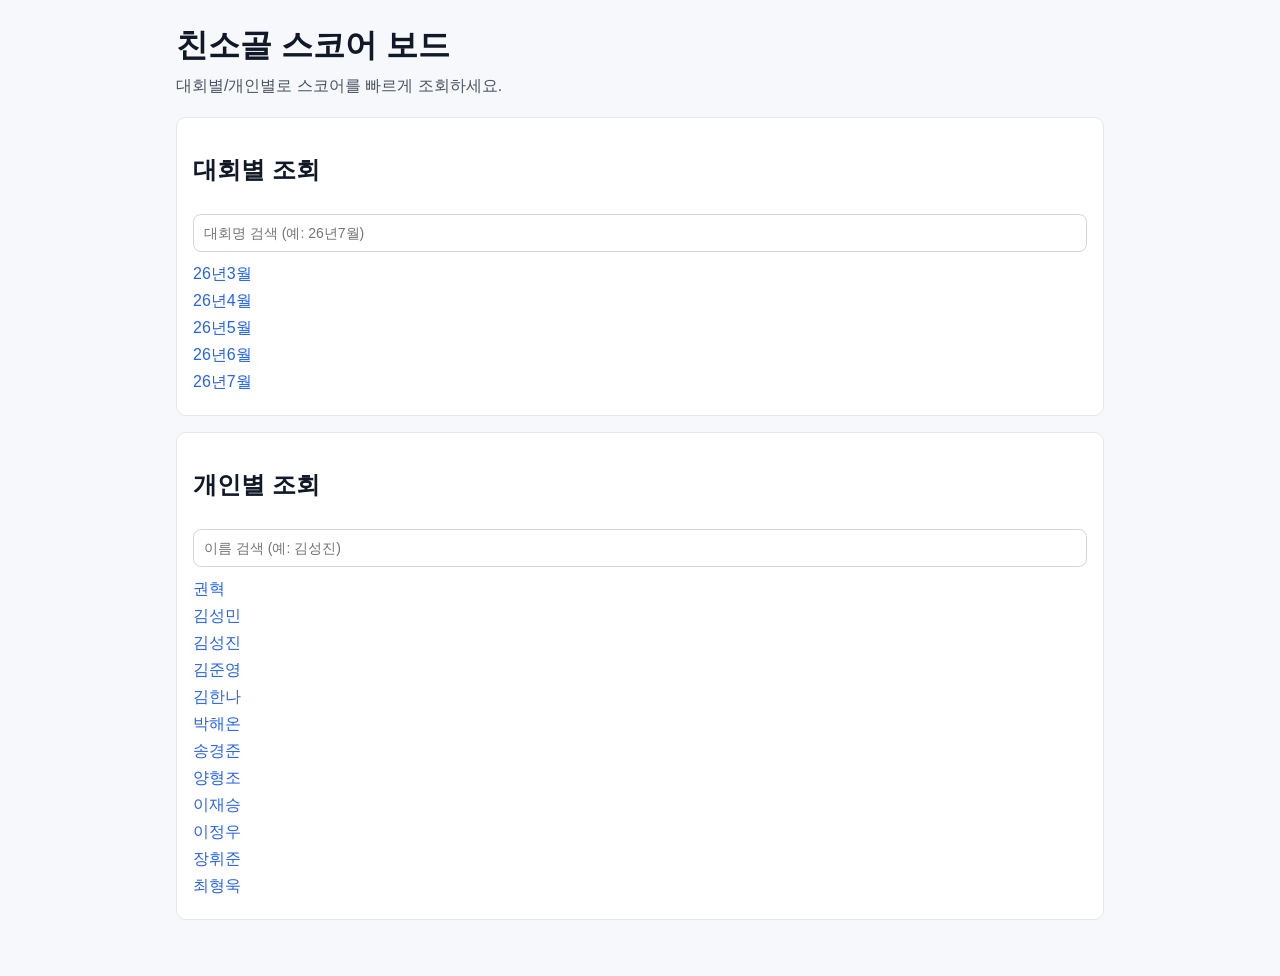
==== site/index.html @ 30a7ff6f "Add GitHub Pages score viewer. Provide a static site that reads score.txt and lets users browse scor" ====
<!doctype html>
<html lang="ko">
  <head>
    <meta charset="UTF-8" />
    <meta name="viewport" content="width=device-width, initial-scale=1.0" />
    <title>친소골 스코어 보드</title>
    <link rel="stylesheet" href="style.css" />
  </head>
  <body data-page="home">
    <main class="container">
      <h1>친소골 스코어 보드</h1>
      <p class="subtitle">대회별/개인별로 스코어를 빠르게 조회하세요.</p>

      <section class="panel">
        <h2>대회별 조회</h2>
        <input id="contestSearch" class="search" placeholder="대회명 검색 (예: 26년7월)" />
        <ul id="contestList" class="link-list"></ul>
      </section>

      <section class="panel">
        <h2>개인별 조회</h2>
        <input id="personSearch" class="search" placeholder="이름 검색 (예: 김성진)" />
        <ul id="personList" class="link-list"></ul>
      </section>
    </main>

    <script type="module" src="app.js"></script>
  </body>
  </html>
---- site/style.css ----
* {
  box-sizing: border-box;
}

body {
  margin: 0;
  font-family: -apple-system, BlinkMacSystemFont, "Segoe UI", Roboto, sans-serif;
  background: #f6f8fb;
  color: #111827;
}

.container {
  max-width: 960px;
  margin: 0 auto;
  padding: 24px 16px 40px;
}

h1 {
  margin: 0 0 8px;
}

.subtitle {
  margin: 0 0 20px;
  color: #4b5563;
}

.panel {
  background: #fff;
  border: 1px solid #e5e7eb;
  border-radius: 10px;
  padding: 16px;
  margin-bottom: 16px;
}

.search,
select {
  width: 100%;
  margin-top: 8px;
  padding: 10px;
  border: 1px solid #d1d5db;
  border-radius: 8px;
  font-size: 14px;
}

.link-list {
  list-style: none;
  padding: 0;
  margin: 12px 0 0;
}

.link-list li {
  margin: 6px 0;
}

.link-list a {
  text-decoration: none;
  color: #2563eb;
}

.link-list a:hover {
  text-decoration: underline;
}

table {
  width: 100%;
  border-collapse: collapse;
  margin-top: 8px;
}

th,
td {
  text-align: left;
  border-bottom: 1px solid #e5e7eb;
  padding: 10px 8px;
  font-size: 14px;
  vertical-align: top;
}

.back-link {
  display: inline-block;
  margin-bottom: 10px;
  color: #2563eb;
  text-decoration: none;
}

.muted {
  color: #6b7280;
  font-size: 13px;
}
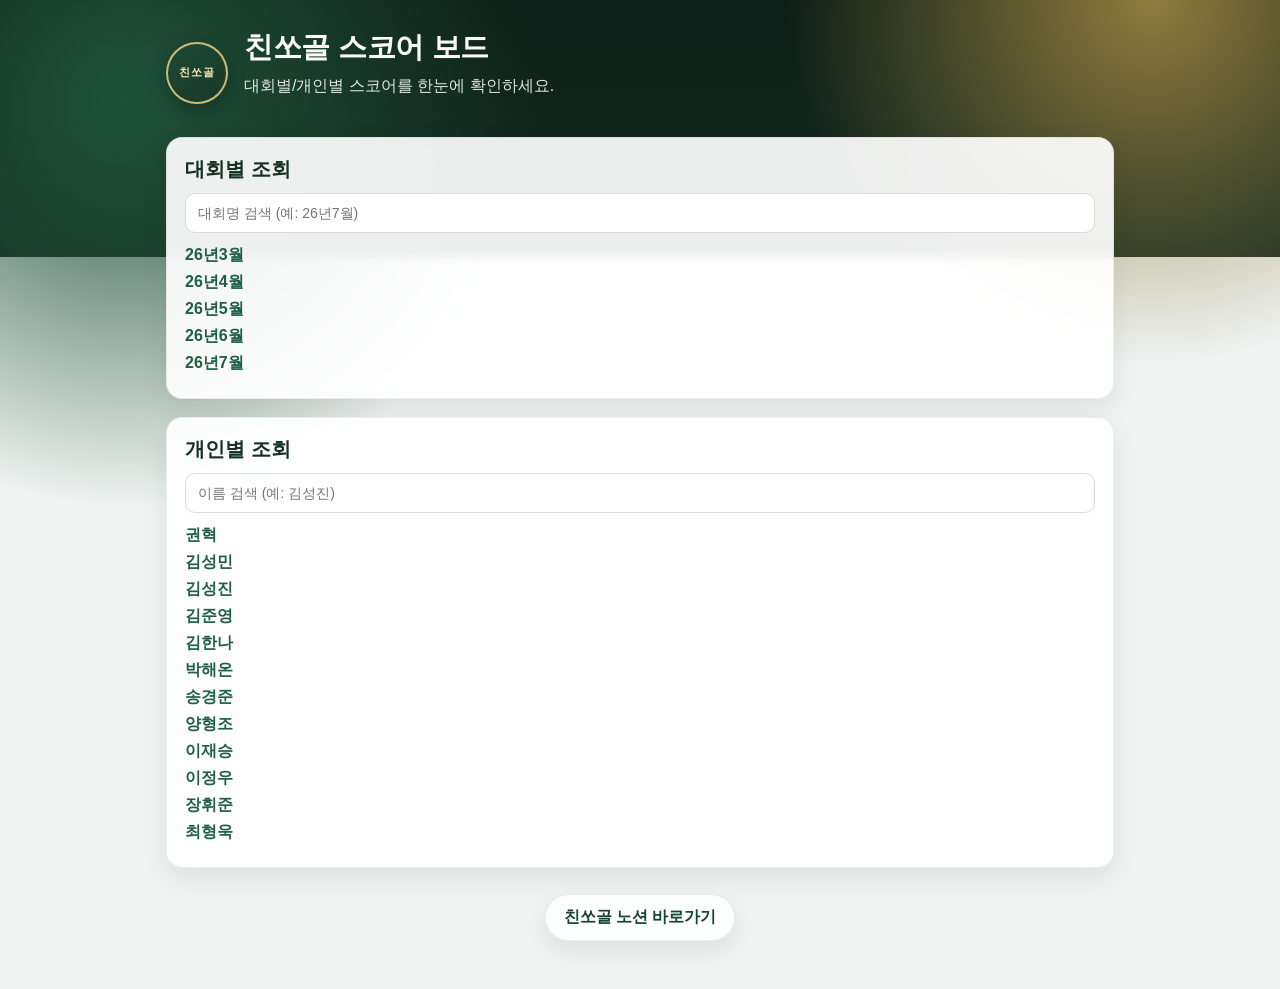
==== commit 5a27ed99: "Refine score pages with contest/person UX improvements. Show contest course info in the header, add " ====
--- a/site/index.html
+++ b/site/index.html
@@ -8,8 +8,13 @@
   </head>
   <body data-page="home">
     <main class="container">
-      <h1>친소골 스코어 보드</h1>
-      <p class="subtitle">대회별/개인별로 스코어를 빠르게 조회하세요.</p>
+      <header class="site-header">
+        <div class="logo-mark" aria-hidden="true">친쏘골</div>
+        <div>
+          <h1>친쏘골 스코어 보드</h1>
+          <p class="subtitle">대회별/개인별 스코어를 한눈에 확인하세요.</p>
+        </div>
+      </header>
 
       <section class="panel">
         <h2>대회별 조회</h2>
@@ -22,6 +27,17 @@
         <input id="personSearch" class="search" placeholder="이름 검색 (예: 김성진)" />
         <ul id="personList" class="link-list"></ul>
       </section>
+
+      <footer class="site-footer">
+        <a
+          class="footer-link"
+          href="https://app.notion.com/p/31b148cd77bb80068014fed30d5d1f27?pvs=11"
+          target="_blank"
+          rel="noreferrer"
+        >
+          친쏘골 노션 바로가기
+        </a>
+      </footer>
     </main>
 
     <script type="module" src="app.js"></script>
--- a/site/style.css
+++ b/site/style.css
@@ -4,42 +4,95 @@
 
 body {
   margin: 0;
-  font-family: -apple-system, BlinkMacSystemFont, "Segoe UI", Roboto, sans-serif;
-  background: #f6f8fb;
-  color: #111827;
+  font-family: "Pretendard", "Noto Sans KR", -apple-system, BlinkMacSystemFont, "Segoe UI",
+    Roboto, sans-serif;
+  background:
+    radial-gradient(circle at 10% 10%, #1f5138 0, transparent 28%),
+    radial-gradient(circle at 90% 0%, #8f7c3e 0, transparent 24%),
+    linear-gradient(180deg, #0d1f18 0%, #142b22 26%, #eff3f1 26%, #eff3f1 100%);
+  color: #15231c;
 }
 
 .container {
-  max-width: 960px;
+  max-width: 980px;
   margin: 0 auto;
-  padding: 24px 16px 40px;
+  padding: 28px 16px 48px;
+}
+
+.site-header {
+  display: flex;
+  gap: 16px;
+  align-items: center;
+  margin-bottom: 20px;
+  color: #f9faf9;
+}
+
+.site-header.compact {
+  margin-bottom: 16px;
+}
+
+.logo-mark {
+  width: 62px;
+  height: 62px;
+  border-radius: 50%;
+  border: 2px solid rgba(235, 207, 131, 0.85);
+  background: linear-gradient(145deg, #1e4936, #193929);
+  color: #f3e5b4;
+  font-size: 11px;
+  font-weight: 700;
+  letter-spacing: 0.8px;
+  display: grid;
+  place-items: center;
+  box-shadow: 0 6px 18px rgba(0, 0, 0, 0.25);
 }
 
 h1 {
   margin: 0 0 8px;
+  font-size: 29px;
+  letter-spacing: -0.3px;
 }
 
 .subtitle {
   margin: 0 0 20px;
-  color: #4b5563;
+  color: rgba(246, 248, 247, 0.9);
+}
+
+.site-header.compact .subtitle {
+  margin-bottom: 0;
 }
 
 .panel {
-  background: #fff;
-  border: 1px solid #e5e7eb;
-  border-radius: 10px;
-  padding: 16px;
-  margin-bottom: 16px;
+  background: rgba(255, 255, 255, 0.92);
+  border: 1px solid rgba(20, 43, 34, 0.08);
+  border-radius: 16px;
+  padding: 18px;
+  margin-bottom: 18px;
+  box-shadow: 0 10px 28px rgba(10, 25, 20, 0.08);
+  backdrop-filter: blur(4px);
+}
+
+h2 {
+  margin: 0;
+  font-size: 20px;
+  color: #153126;
 }
 
 .search,
 select {
   width: 100%;
-  margin-top: 8px;
-  padding: 10px;
-  border: 1px solid #d1d5db;
-  border-radius: 8px;
+  margin-top: 10px;
+  padding: 11px 12px;
+  border: 1px solid #d6ddd9;
+  border-radius: 10px;
   font-size: 14px;
+  background: #fff;
+}
+
+.search:focus,
+select:focus {
+  outline: none;
+  border-color: #2d6a4f;
+  box-shadow: 0 0 0 3px rgba(45, 106, 79, 0.15);
 }
 
 .link-list {
@@ -54,36 +107,121 @@
 
 .link-list a {
   text-decoration: none;
-  color: #2563eb;
+  color: #1f5f46;
+  font-weight: 600;
 }
 
 .link-list a:hover {
-  text-decoration: underline;
+  color: #154433;
 }
 
 table {
   width: 100%;
   border-collapse: collapse;
-  margin-top: 8px;
+  margin-top: 10px;
+  border-radius: 10px;
+  overflow: hidden;
+}
+
+thead th {
+  background: #f2f6f4;
+  color: #244437;
+  font-weight: 700;
 }
 
 th,
 td {
   text-align: left;
-  border-bottom: 1px solid #e5e7eb;
+  border-bottom: 1px solid #e8edeb;
   padding: 10px 8px;
   font-size: 14px;
   vertical-align: top;
 }
 
+tbody tr:hover {
+  background: #f8fbf9;
+}
+
 .back-link {
   display: inline-block;
-  margin-bottom: 10px;
-  color: #2563eb;
+  margin-bottom: 12px;
+  color: #c5dfd3;
   text-decoration: none;
+  font-weight: 600;
 }
 
 .muted {
-  color: #6b7280;
+  color: #617368;
   font-size: 13px;
 }
+
+.chart-list {
+  display: grid;
+  gap: 10px;
+  margin-top: 12px;
+}
+
+.chart-row {
+  display: grid;
+  grid-template-columns: 120px 1fr 48px;
+  gap: 10px;
+  align-items: center;
+}
+
+.chart-label,
+.chart-value {
+  font-size: 13px;
+  color: #234034;
+}
+
+.chart-bar-wrap {
+  width: 100%;
+  height: 14px;
+  border-radius: 999px;
+  background: #dde5e1;
+  overflow: hidden;
+}
+
+.chart-bar {
+  height: 100%;
+  background: linear-gradient(90deg, #2d6a4f, #5d8b4c);
+}
+
+.site-footer {
+  display: flex;
+  justify-content: center;
+  margin-top: 26px;
+}
+
+.footer-link {
+  display: inline-flex;
+  align-items: center;
+  justify-content: center;
+  padding: 12px 18px;
+  border-radius: 999px;
+  background: rgba(255, 255, 255, 0.88);
+  color: #154433;
+  text-decoration: none;
+  font-weight: 700;
+  box-shadow: 0 10px 24px rgba(10, 25, 20, 0.08);
+  border: 1px solid rgba(20, 43, 34, 0.08);
+}
+
+.footer-link:hover {
+  background: #ffffff;
+  color: #0f3326;
+}
+
+@media (max-width: 700px) {
+  .site-header {
+    align-items: flex-start;
+  }
+
+  h1 {
+    font-size: 24px;
+  }
+
+  .chart-row {
+    grid-template-columns: 90px 1fr 44px;
+  }
+}
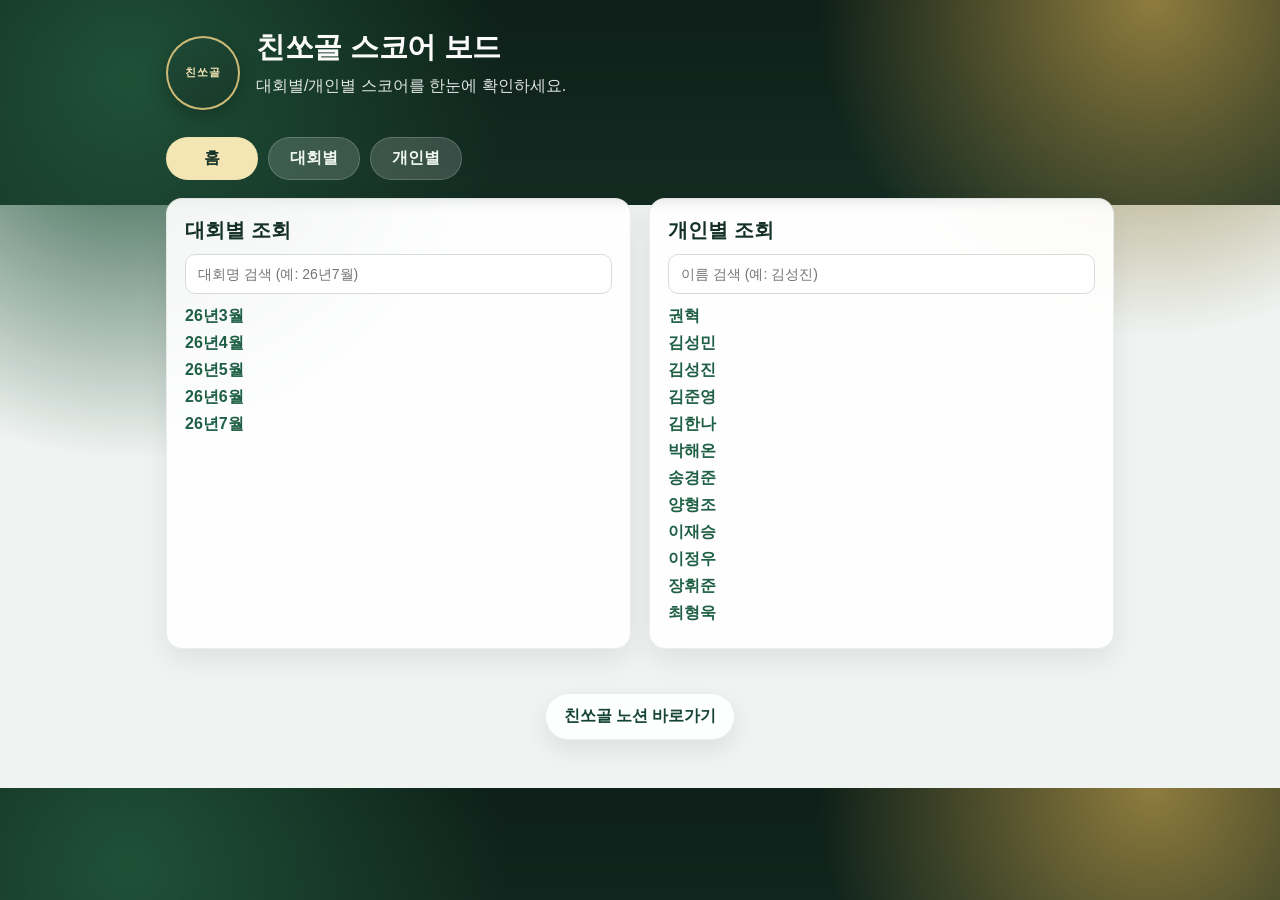
==== commit d01125d8: "Enhance score site navigation and visual layout. Add top-level tab navigation, split the home page i" ====
--- a/site/index.html
+++ b/site/index.html
@@ -9,23 +9,39 @@
   <body data-page="home">
     <main class="container">
       <header class="site-header">
-        <div class="logo-mark" aria-hidden="true">친쏘골</div>
+        <div class="brand-mark">
+          <img
+            class="brand-emblem"
+            src="친쏘골 엠블렘.png"
+            alt="친쏘골 엠블렘"
+            onerror="this.style.display='none'; this.nextElementSibling.style.display='grid';"
+          />
+          <div class="logo-mark" aria-hidden="true" style="display: none;">친쏘골</div>
+        </div>
         <div>
           <h1>친쏘골 스코어 보드</h1>
           <p class="subtitle">대회별/개인별 스코어를 한눈에 확인하세요.</p>
         </div>
       </header>
 
-      <section class="panel">
-        <h2>대회별 조회</h2>
-        <input id="contestSearch" class="search" placeholder="대회명 검색 (예: 26년7월)" />
-        <ul id="contestList" class="link-list"></ul>
-      </section>
+      <nav class="top-tabs" aria-label="페이지 이동">
+        <a class="tab-link active" href="index.html">홈</a>
+        <a class="tab-link" href="contest.html">대회별</a>
+        <a class="tab-link" href="person.html">개인별</a>
+      </nav>
 
-      <section class="panel">
-        <h2>개인별 조회</h2>
-        <input id="personSearch" class="search" placeholder="이름 검색 (예: 김성진)" />
-        <ul id="personList" class="link-list"></ul>
+      <section class="split-layout">
+        <section class="panel">
+          <h2>대회별 조회</h2>
+          <input id="contestSearch" class="search" placeholder="대회명 검색 (예: 26년7월)" />
+          <ul id="contestList" class="link-list"></ul>
+        </section>
+
+        <section class="panel">
+          <h2>개인별 조회</h2>
+          <input id="personSearch" class="search" placeholder="이름 검색 (예: 김성진)" />
+          <ul id="personList" class="link-list"></ul>
+        </section>
       </section>
 
       <footer class="site-footer">
--- a/site/style.css
+++ b/site/style.css
@@ -19,6 +19,20 @@
   padding: 28px 16px 48px;
 }
 
+.brand-mark {
+  flex: 0 0 auto;
+}
+
+.brand-emblem {
+  width: 74px;
+  height: 74px;
+  object-fit: cover;
+  border-radius: 50%;
+  border: 2px solid rgba(235, 207, 131, 0.85);
+  box-shadow: 0 6px 18px rgba(0, 0, 0, 0.25);
+  background: #1e4936;
+}
+
 .site-header {
   display: flex;
   gap: 16px;
@@ -32,8 +46,8 @@
 }
 
 .logo-mark {
-  width: 62px;
-  height: 62px;
+  width: 74px;
+  height: 74px;
   border-radius: 50%;
   border: 2px solid rgba(235, 207, 131, 0.85);
   background: linear-gradient(145deg, #1e4936, #193929);
@@ -59,6 +73,43 @@
 
 .site-header.compact .subtitle {
   margin-bottom: 0;
+}
+
+.top-tabs {
+  display: flex;
+  gap: 10px;
+  flex-wrap: wrap;
+  margin: 0 0 18px;
+}
+
+.tab-link {
+  display: inline-flex;
+  align-items: center;
+  justify-content: center;
+  min-width: 92px;
+  padding: 10px 16px;
+  border-radius: 999px;
+  background: rgba(255, 255, 255, 0.16);
+  color: #eff7f2;
+  text-decoration: none;
+  font-weight: 700;
+  border: 1px solid rgba(255, 255, 255, 0.18);
+}
+
+.tab-link:hover {
+  background: rgba(255, 255, 255, 0.24);
+}
+
+.tab-link.active {
+  background: #f3e5b4;
+  color: #163427;
+  border-color: rgba(243, 229, 180, 0.95);
+}
+
+.split-layout {
+  display: grid;
+  grid-template-columns: repeat(2, minmax(0, 1fr));
+  gap: 18px;
 }
 
 .panel {
@@ -142,49 +193,49 @@
   background: #f8fbf9;
 }
 
-.back-link {
-  display: inline-block;
-  margin-bottom: 12px;
-  color: #c5dfd3;
-  text-decoration: none;
-  font-weight: 600;
-}
-
 .muted {
   color: #617368;
   font-size: 13px;
 }
 
-.chart-list {
-  display: grid;
-  gap: 10px;
-  margin-top: 12px;
-}
-
-.chart-row {
-  display: grid;
-  grid-template-columns: 120px 1fr 48px;
-  gap: 10px;
-  align-items: center;
-}
-
-.chart-label,
-.chart-value {
-  font-size: 13px;
-  color: #234034;
-}
-
-.chart-bar-wrap {
+.line-chart-card {
+  margin-top: 14px;
+  padding: 12px;
+  border-radius: 14px;
+  background: linear-gradient(180deg, #f8fbf9, #f2f6f4);
+  border: 1px solid #dfe7e2;
+}
+
+.line-chart {
   width: 100%;
-  height: 14px;
-  border-radius: 999px;
-  background: #dde5e1;
-  overflow: hidden;
-}
-
-.chart-bar {
-  height: 100%;
-  background: linear-gradient(90deg, #2d6a4f, #5d8b4c);
+  height: auto;
+  display: block;
+}
+
+.line-chart-grid {
+  stroke: #d8e2dc;
+  stroke-width: 1;
+}
+
+.line-chart-axis,
+.line-chart-label,
+.line-chart-value {
+  fill: #355446;
+  font-size: 12px;
+}
+
+.line-chart-path {
+  fill: none;
+  stroke: #2d6a4f;
+  stroke-width: 3;
+  stroke-linecap: round;
+  stroke-linejoin: round;
+}
+
+.line-chart-point {
+  fill: #c7a94d;
+  stroke: #1f5138;
+  stroke-width: 2;
 }
 
 .site-footer {
@@ -217,11 +268,23 @@
     align-items: flex-start;
   }
 
+  .brand-emblem,
+  .logo-mark {
+    width: 62px;
+    height: 62px;
+  }
+
   h1 {
     font-size: 24px;
   }
 
-  .chart-row {
-    grid-template-columns: 90px 1fr 44px;
-  }
-}
+  .split-layout {
+    grid-template-columns: 1fr;
+  }
+
+  .line-chart-axis,
+  .line-chart-label,
+  .line-chart-value {
+    font-size: 11px;
+  }
+}
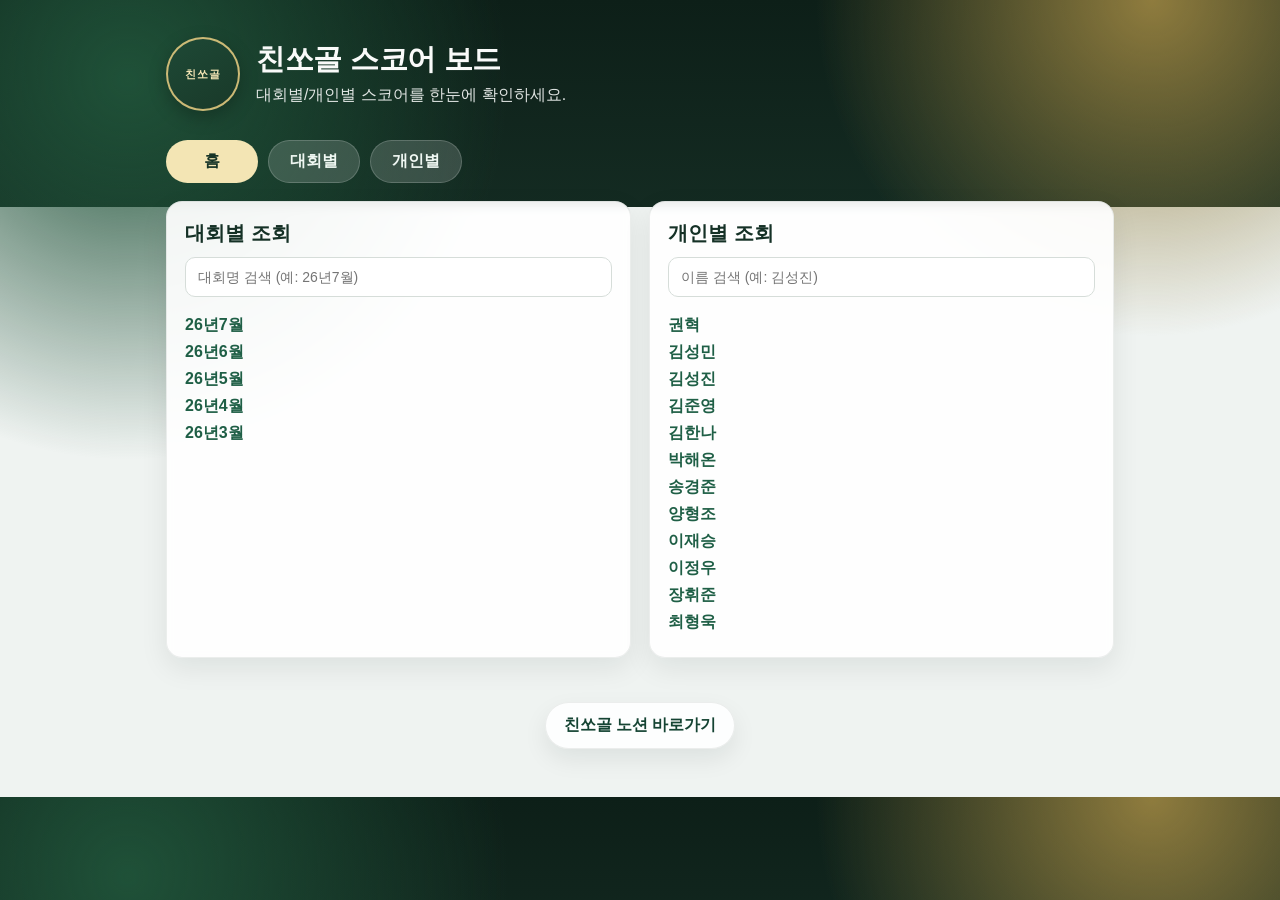
==== commit 69dc9968: "Improve mobile readability and list UX. Make chart scores larger on mobile, right-align stroke value" ====
--- a/site/index.html
+++ b/site/index.html
@@ -3,8 +3,12 @@
   <head>
     <meta charset="UTF-8" />
     <meta name="viewport" content="width=device-width, initial-scale=1.0" />
-    <title>친소골 스코어 보드</title>
-    <link rel="stylesheet" href="style.css" />
+    <meta http-equiv="Cache-Control" content="no-cache, no-store, must-revalidate" />
+    <meta http-equiv="Pragma" content="no-cache" />
+    <meta http-equiv="Expires" content="0" />
+    <meta name="build-version" content="__BUILD_VERSION__" />
+    <title>친쏘골 스코어 보드</title>
+    <link rel="stylesheet" href="style.css?v=__BUILD_VERSION__" />
   </head>
   <body data-page="home">
     <main class="container">
@@ -12,7 +16,7 @@
         <div class="brand-mark">
           <img
             class="brand-emblem"
-            src="친쏘골 엠블렘.png"
+            src="친쏘골 엠블렘.png?v=__BUILD_VERSION__"
             alt="친쏘골 엠블렘"
             onerror="this.style.display='none'; this.nextElementSibling.style.display='grid';"
           />
@@ -31,13 +35,13 @@
       </nav>
 
       <section class="split-layout">
-        <section class="panel">
+        <section class="panel list-panel">
           <h2>대회별 조회</h2>
           <input id="contestSearch" class="search" placeholder="대회명 검색 (예: 26년7월)" />
           <ul id="contestList" class="link-list"></ul>
         </section>
 
-        <section class="panel">
+        <section class="panel list-panel">
           <h2>개인별 조회</h2>
           <input id="personSearch" class="search" placeholder="이름 검색 (예: 김성진)" />
           <ul id="personList" class="link-list"></ul>
@@ -56,6 +60,6 @@
       </footer>
     </main>
 
-    <script type="module" src="app.js"></script>
+    <script type="module" src="app.js?v=__BUILD_VERSION__"></script>
   </body>
   </html>
--- a/site/style.css
+++ b/site/style.css
@@ -39,10 +39,18 @@
   align-items: center;
   margin-bottom: 20px;
   color: #f9faf9;
+  min-height: 92px;
 }
 
 .site-header.compact {
   margin-bottom: 16px;
+}
+
+.site-header > div:last-child {
+  display: flex;
+  min-height: 74px;
+  flex-direction: column;
+  justify-content: center;
 }
 
 .logo-mark {
@@ -61,14 +69,17 @@
 }
 
 h1 {
-  margin: 0 0 8px;
+  margin: 0 0 6px;
   font-size: 29px;
   letter-spacing: -0.3px;
+  line-height: 1.2;
 }
 
 .subtitle {
-  margin: 0 0 20px;
+  margin: 0;
   color: rgba(246, 248, 247, 0.9);
+  line-height: 1.45;
+  min-height: 1.45em;
 }
 
 .site-header.compact .subtitle {
@@ -152,6 +163,12 @@
   margin: 12px 0 0;
 }
 
+.list-panel .link-list {
+  max-height: 640px;
+  overflow-y: auto;
+  padding-right: 6px;
+}
+
 .link-list li {
   margin: 6px 0;
 }
@@ -160,6 +177,26 @@
   text-decoration: none;
   color: #1f5f46;
   font-weight: 600;
+}
+
+.link-list a:visited {
+  color: #1f5f46;
+}
+
+.tab-link:visited {
+  color: #eff7f2;
+}
+
+.tab-link.active:visited {
+  color: #163427;
+}
+
+.footer-link:visited {
+  color: #154433;
+}
+
+table a:visited {
+  color: #1f5f46;
 }
 
 .link-list a:hover {
@@ -217,11 +254,22 @@
   stroke-width: 1;
 }
 
-.line-chart-axis,
-.line-chart-label,
+.line-chart-label {
+  fill: #355446;
+  font-size: 13px;
+  font-weight: 600;
+}
+
 .line-chart-value {
-  fill: #355446;
-  font-size: 12px;
+  fill: #163427;
+  font-size: 16px;
+  font-weight: 800;
+}
+
+.score-col {
+  text-align: right;
+  font-variant-numeric: tabular-nums;
+  font-weight: 700;
 }
 
 .line-chart-path {
@@ -282,9 +330,11 @@
     grid-template-columns: 1fr;
   }
 
-  .line-chart-axis,
-  .line-chart-label,
+  .line-chart-label {
+    font-size: 15px;
+  }
+
   .line-chart-value {
-    font-size: 11px;
-  }
-}
+    font-size: 20px;
+  }
+}
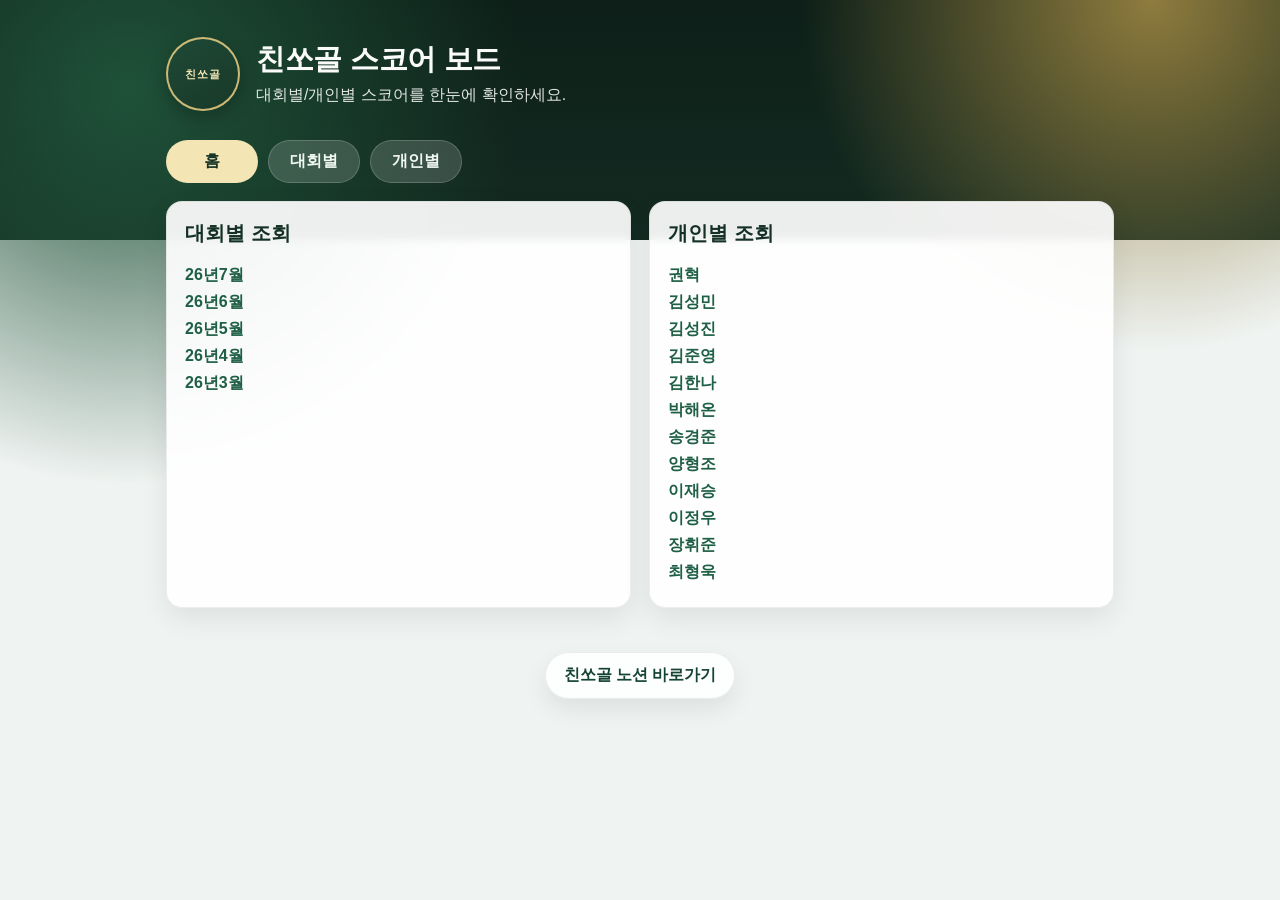
==== commit ad0e389d: "Simplify lists and fix chart chronology. Remove unused search boxes, show person charts from past to" ====
--- a/site/index.html
+++ b/site/index.html
@@ -37,13 +37,11 @@
       <section class="split-layout">
         <section class="panel list-panel">
           <h2>대회별 조회</h2>
-          <input id="contestSearch" class="search" placeholder="대회명 검색 (예: 26년7월)" />
           <ul id="contestList" class="link-list"></ul>
         </section>
 
         <section class="panel list-panel">
           <h2>개인별 조회</h2>
-          <input id="personSearch" class="search" placeholder="이름 검색 (예: 김성진)" />
           <ul id="personList" class="link-list"></ul>
         </section>
       </section>
--- a/site/style.css
+++ b/site/style.css
@@ -9,7 +9,8 @@
   background:
     radial-gradient(circle at 10% 10%, #1f5138 0, transparent 28%),
     radial-gradient(circle at 90% 0%, #8f7c3e 0, transparent 24%),
-    linear-gradient(180deg, #0d1f18 0%, #142b22 26%, #eff3f1 26%, #eff3f1 100%);
+    linear-gradient(180deg, #0d1f18 0%, #142b22 240px, #eff3f1 240px, #eff3f1 100%);
+  background-attachment: fixed;
   color: #15231c;
 }
 
@@ -42,10 +43,6 @@
   min-height: 92px;
 }
 
-.site-header.compact {
-  margin-bottom: 16px;
-}
-
 .site-header > div:last-child {
   display: flex;
   min-height: 74px;
@@ -80,10 +77,6 @@
   color: rgba(246, 248, 247, 0.9);
   line-height: 1.45;
   min-height: 1.45em;
-}
-
-.site-header.compact .subtitle {
-  margin-bottom: 0;
 }
 
 .top-tabs {
@@ -123,6 +116,23 @@
   gap: 18px;
 }
 
+.detail-toolbar {
+  margin-bottom: 10px;
+}
+
+.text-link,
+.text-link:link,
+.text-link:visited,
+.text-link:active {
+  color: #1f5f46;
+  text-decoration: none;
+  font-weight: 700;
+}
+
+.text-link:hover {
+  color: #154433;
+}
+
 .panel {
   background: rgba(255, 255, 255, 0.92);
   border: 1px solid rgba(20, 43, 34, 0.08);
@@ -139,18 +149,16 @@
   color: #153126;
 }
 
-.search,
 select {
   width: 100%;
   margin-top: 10px;
   padding: 11px 12px;
   border: 1px solid #d6ddd9;
   border-radius: 10px;
-  font-size: 14px;
+  font-size: 16px;
   background: #fff;
 }
 
-.search:focus,
 select:focus {
   outline: none;
   border-color: #2d6a4f;
@@ -173,33 +181,44 @@
   margin: 6px 0;
 }
 
-.link-list a {
+.link-list a,
+.link-list a:link,
+.link-list a:visited,
+.link-list a:active {
   text-decoration: none;
   color: #1f5f46;
   font-weight: 600;
 }
 
-.link-list a:visited {
+.tab-link:link,
+.tab-link:visited,
+.tab-link:active {
+  color: #eff7f2;
+}
+
+.tab-link.active:link,
+.tab-link.active:visited,
+.tab-link.active:active {
+  color: #163427;
+}
+
+.footer-link:link,
+.footer-link:visited,
+.footer-link:active {
+  color: #154433;
+}
+
+table a,
+table a:link,
+table a:visited,
+table a:active {
   color: #1f5f46;
-}
-
-.tab-link:visited {
-  color: #eff7f2;
-}
-
-.tab-link.active:visited {
-  color: #163427;
-}
-
-.footer-link:visited {
-  color: #154433;
-}
-
-table a:visited {
-  color: #1f5f46;
-}
-
-.link-list a:hover {
+  text-decoration: none;
+  font-weight: 600;
+}
+
+.link-list a:hover,
+table a:hover {
   color: #154433;
 }
 
@@ -209,6 +228,22 @@
   margin-top: 10px;
   border-radius: 10px;
   overflow: hidden;
+}
+
+.score-table {
+  width: 100%;
+  table-layout: fixed;
+}
+
+.score-table th,
+.score-table td {
+  width: 33.33%;
+  padding: 12px 16px;
+  box-sizing: border-box;
+}
+
+.score-table .score-col {
+  white-space: nowrap;
 }
 
 thead th {
@@ -243,10 +278,25 @@
   border: 1px solid #dfe7e2;
 }
 
+.line-chart-scroll {
+  width: 100%;
+  overflow-x: hidden;
+}
+
+.line-chart-scroll.is-scrollable {
+  overflow-x: auto;
+  -webkit-overflow-scrolling: touch;
+}
+
 .line-chart {
   width: 100%;
   height: auto;
   display: block;
+}
+
+.line-chart-scroll.is-scrollable .line-chart {
+  width: auto;
+  max-width: none;
 }
 
 .line-chart-grid {
@@ -255,14 +305,14 @@
 }
 
 .line-chart-label {
-  fill: #355446;
-  font-size: 13px;
-  font-weight: 600;
+  fill: #234034;
+  font-size: 12px;
+  font-weight: 700;
 }
 
 .line-chart-value {
   fill: #163427;
-  font-size: 16px;
+  font-size: 13px;
   font-weight: 800;
 }
 
@@ -330,11 +380,8 @@
     grid-template-columns: 1fr;
   }
 
-  .line-chart-label {
-    font-size: 15px;
-  }
-
+  .line-chart-label,
   .line-chart-value {
-    font-size: 20px;
-  }
-}
+    font-size: 24px;
+  }
+}
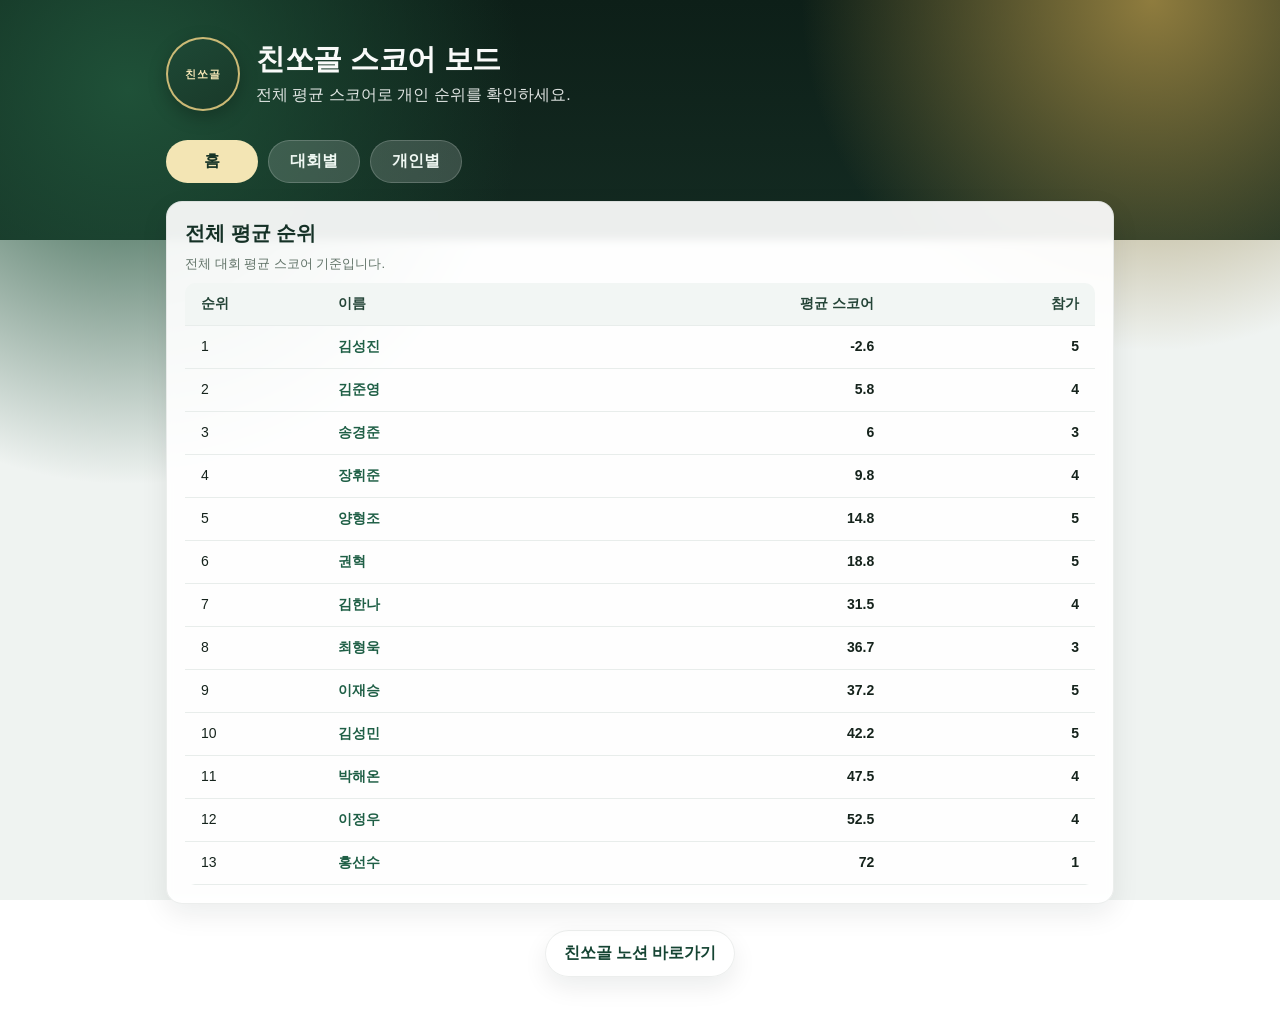
==== commit b30fa00e: "개인별 순위표" ====
--- a/site/index.html
+++ b/site/index.html
@@ -24,7 +24,7 @@
         </div>
         <div>
           <h1>친쏘골 스코어 보드</h1>
-          <p class="subtitle">대회별/개인별 스코어를 한눈에 확인하세요.</p>
+          <p class="subtitle">전체 평균 스코어로 개인 순위를 확인하세요.</p>
         </div>
       </header>
 
@@ -34,16 +34,20 @@
         <a class="tab-link" href="person.html">개인별</a>
       </nav>
 
-      <section class="split-layout">
-        <section class="panel list-panel">
-          <h2>대회별 조회</h2>
-          <ul id="contestList" class="link-list"></ul>
-        </section>
-
-        <section class="panel list-panel">
-          <h2>개인별 조회</h2>
-          <ul id="personList" class="link-list"></ul>
-        </section>
+      <section class="panel">
+        <h2>전체 평균 순위</h2>
+        <p class="panel-note muted">전체 대회 평균 스코어 기준입니다.</p>
+        <table class="score-table home-rank-table">
+          <thead>
+            <tr>
+              <th>순위</th>
+              <th>이름</th>
+              <th class="score-col">평균 스코어</th>
+              <th class="score-col">참가</th>
+            </tr>
+          </thead>
+          <tbody id="homeRankBody"></tbody>
+        </table>
       </section>
 
       <footer class="site-footer">
--- a/site/style.css
+++ b/site/style.css
@@ -143,6 +143,27 @@
   backdrop-filter: blur(4px);
 }
 
+.panel-note {
+  margin: 8px 0 0;
+}
+
+.home-rank-table th:nth-child(1),
+.home-rank-table td:nth-child(1) {
+  width: 15%;
+}
+
+.home-rank-table th:nth-child(2),
+.home-rank-table td:nth-child(2) {
+  width: 40%;
+}
+
+.home-rank-table th:nth-child(3),
+.home-rank-table td:nth-child(3),
+.home-rank-table th:nth-child(4),
+.home-rank-table td:nth-child(4) {
+  width: 22.5%;
+}
+
 h2 {
   margin: 0;
   font-size: 20px;
@@ -246,6 +267,24 @@
   white-space: nowrap;
 }
 
+.person-score-table th:nth-child(1),
+.person-score-table td:nth-child(1) {
+  width: 25%;
+  white-space: nowrap;
+}
+
+.person-score-table th:nth-child(2),
+.person-score-table td:nth-child(2) {
+  width: 60%;
+  white-space: normal;
+  word-break: keep-all;
+}
+
+.person-score-table th:nth-child(3),
+.person-score-table td:nth-child(3) {
+  width: 15%;
+}
+
 thead th {
   background: #f2f6f4;
   color: #244437;
@@ -276,11 +315,17 @@
   border-radius: 14px;
   background: linear-gradient(180deg, #f8fbf9, #f2f6f4);
   border: 1px solid #dfe7e2;
+  overflow: visible;
+}
+
+.line-chart-card.has-tilted-labels {
+  padding-bottom: 28px;
 }
 
 .line-chart-scroll {
   width: 100%;
   overflow-x: hidden;
+  overflow-y: visible;
 }
 
 .line-chart-scroll.is-scrollable {
@@ -292,6 +337,7 @@
   width: 100%;
   height: auto;
   display: block;
+  overflow: visible;
 }
 
 .line-chart-scroll.is-scrollable .line-chart {
@@ -384,4 +430,8 @@
   .line-chart-value {
     font-size: 24px;
   }
-}
+
+  .line-chart-card.has-tilted-labels {
+    padding-bottom: 48px;
+  }
+}
